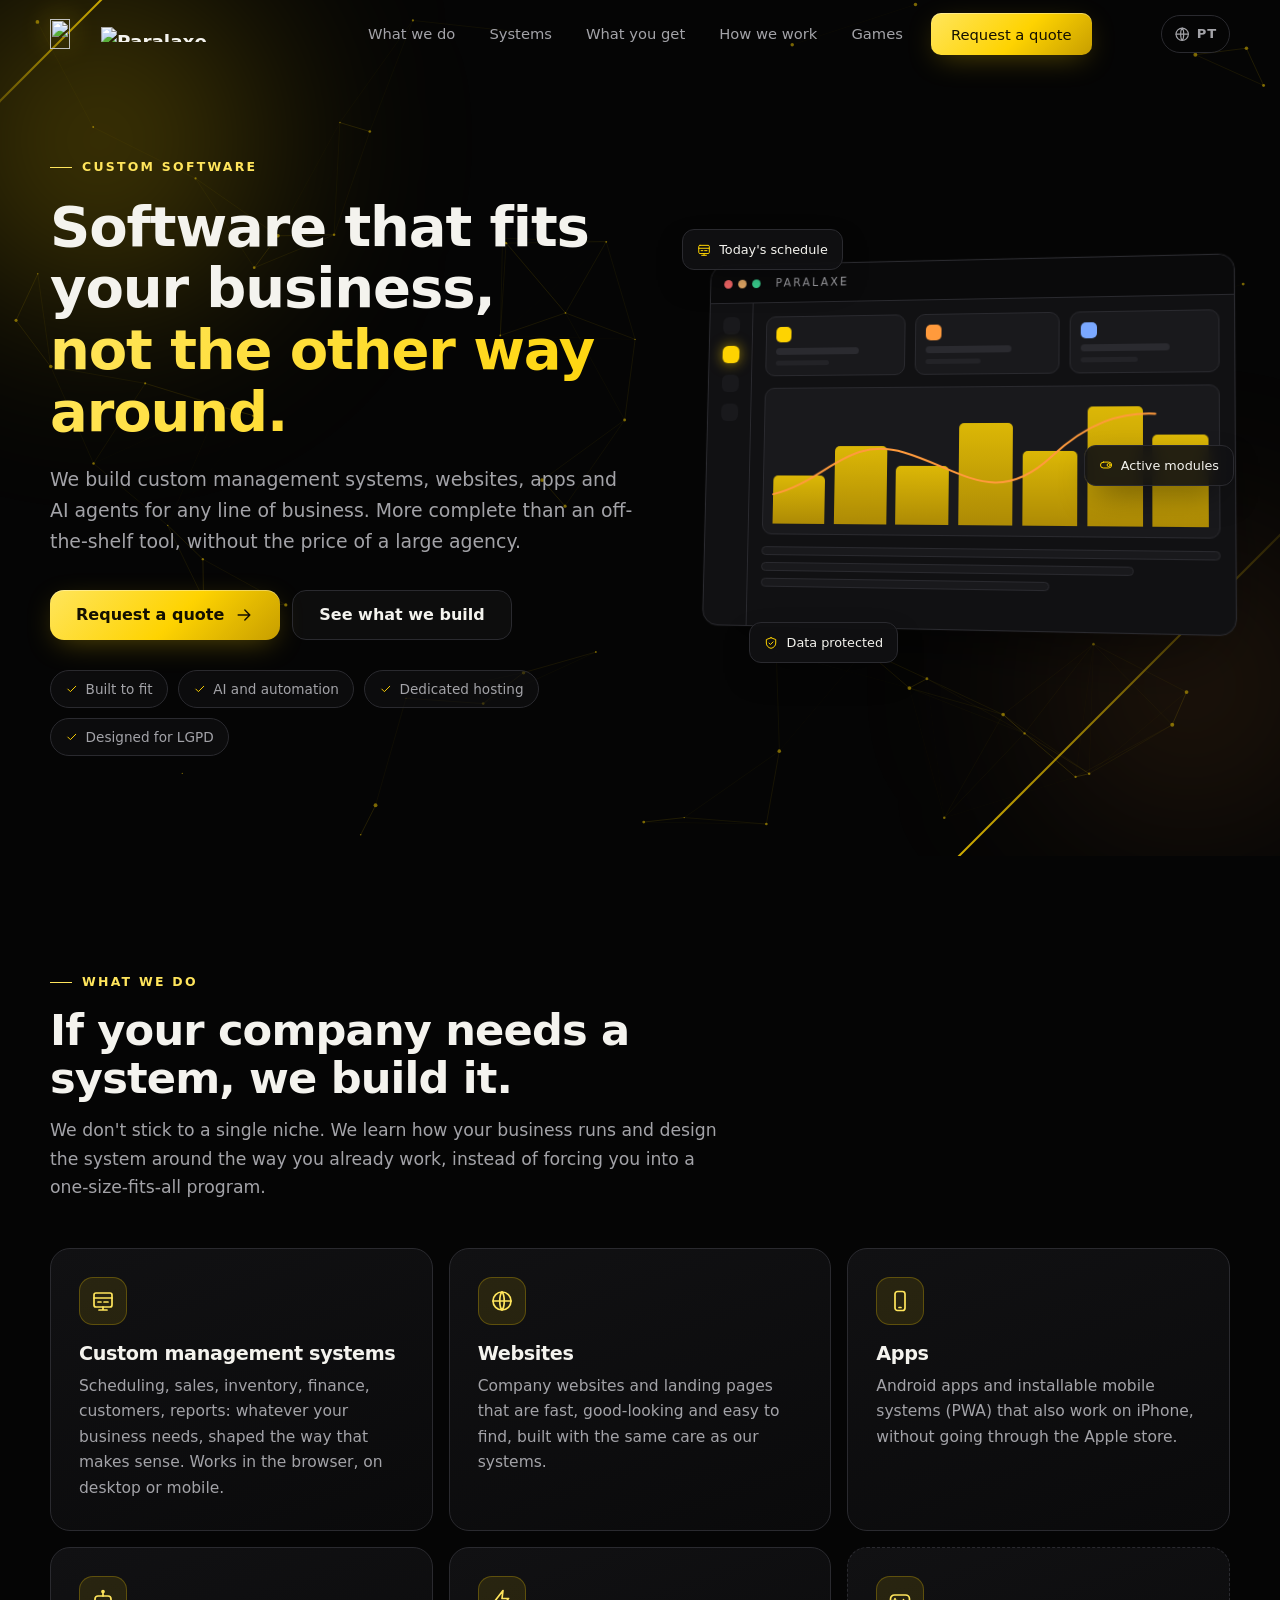
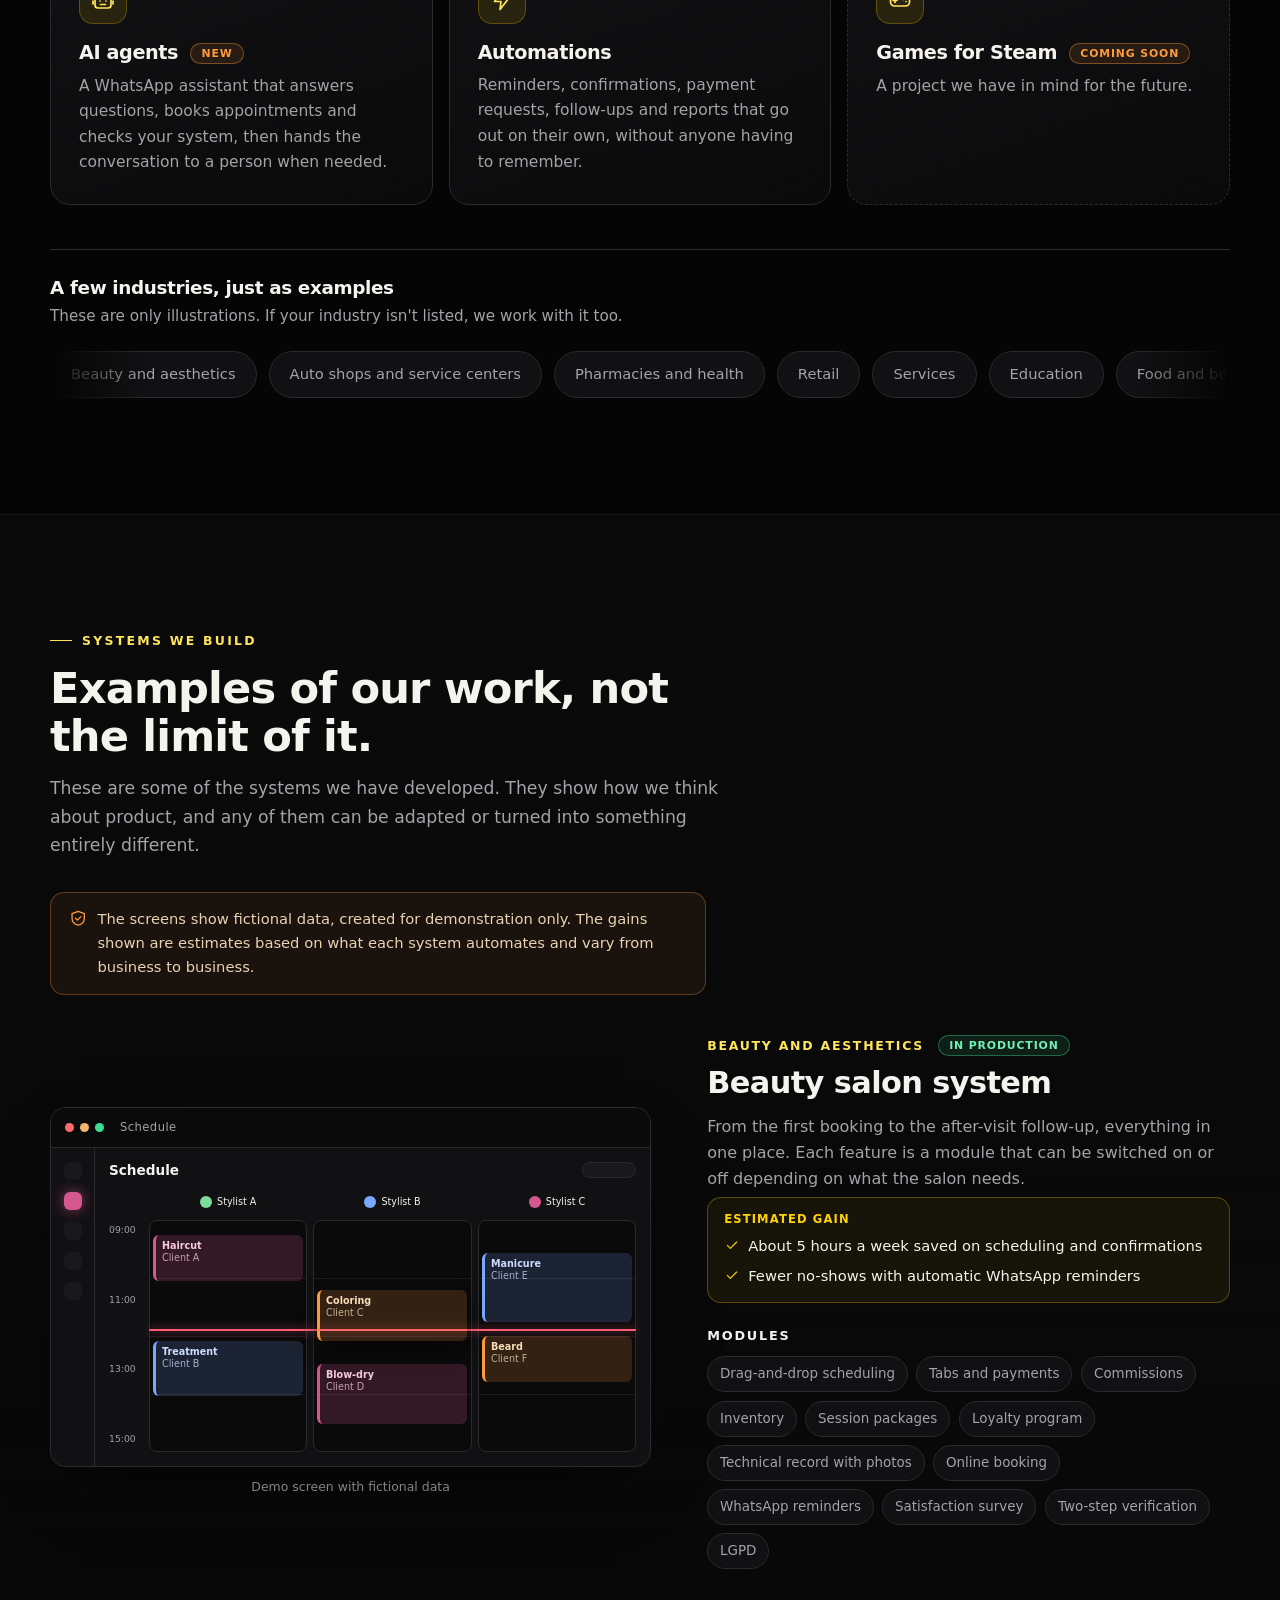
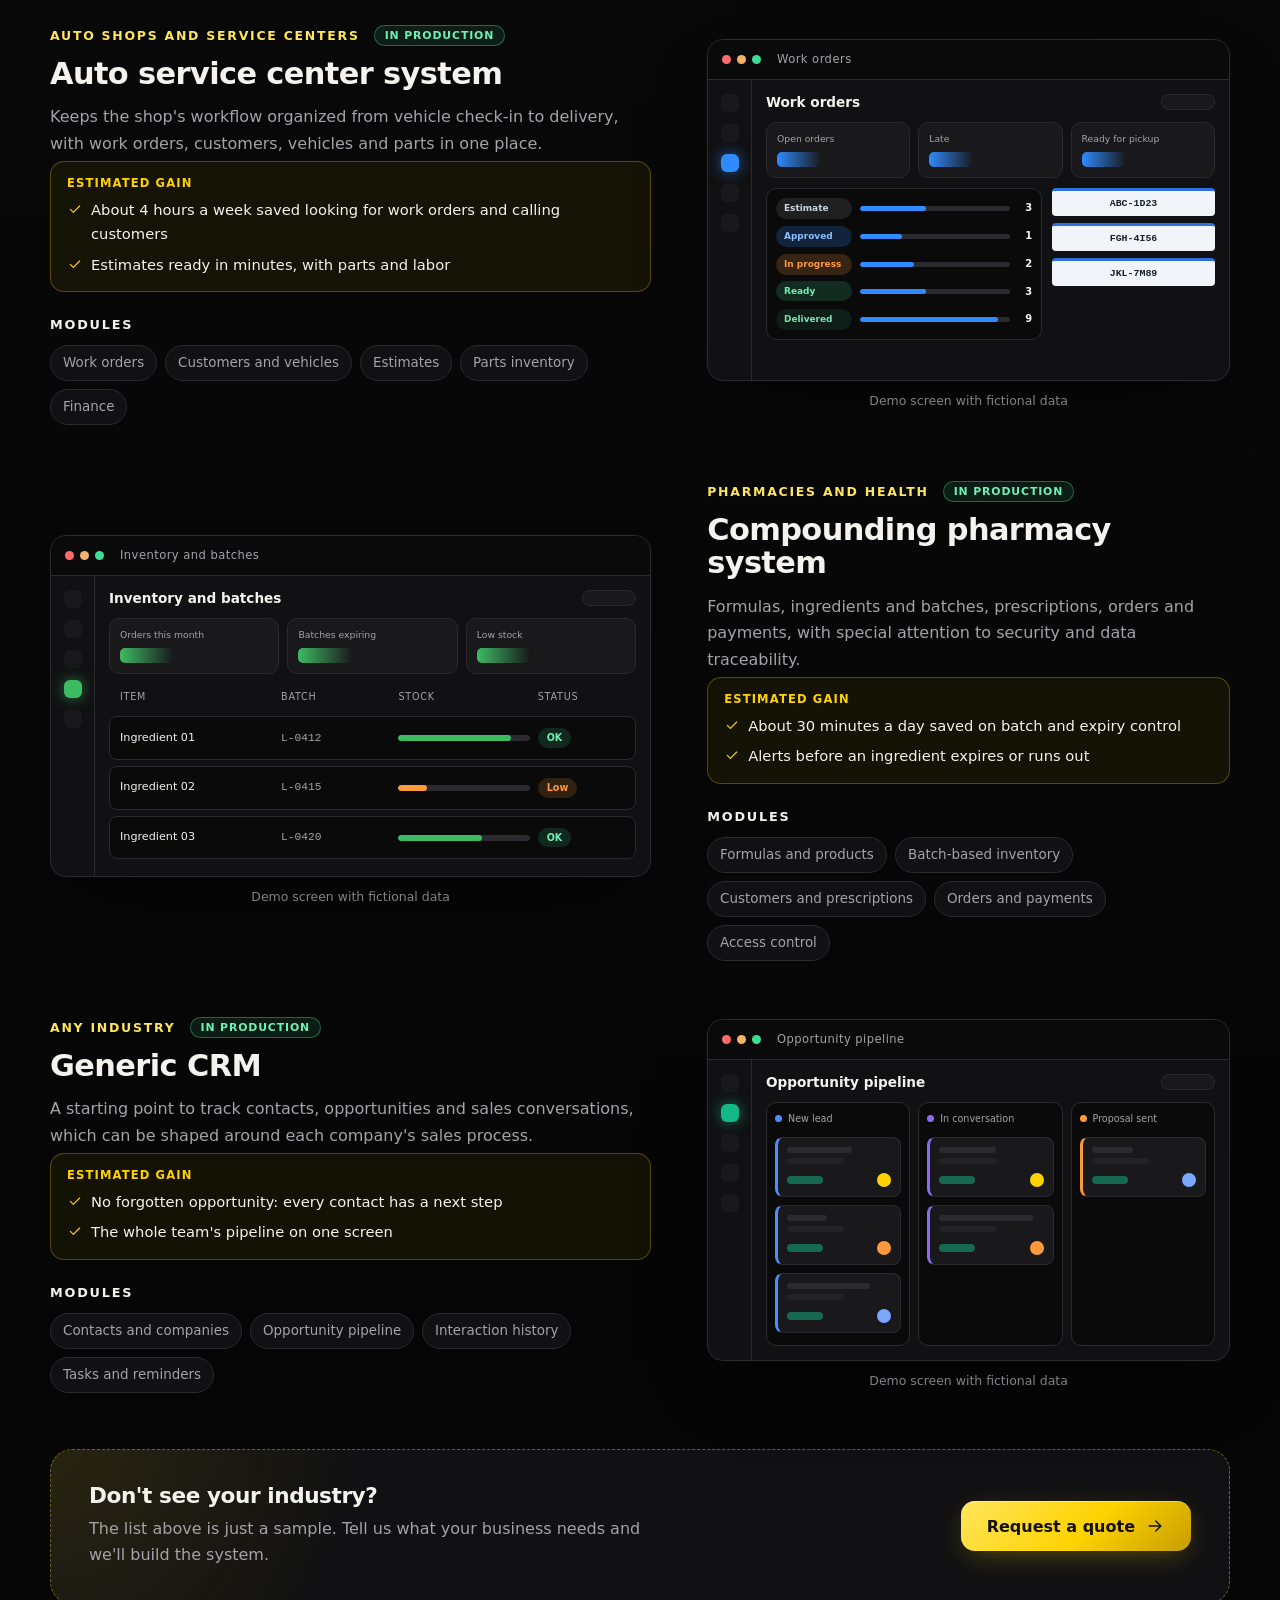
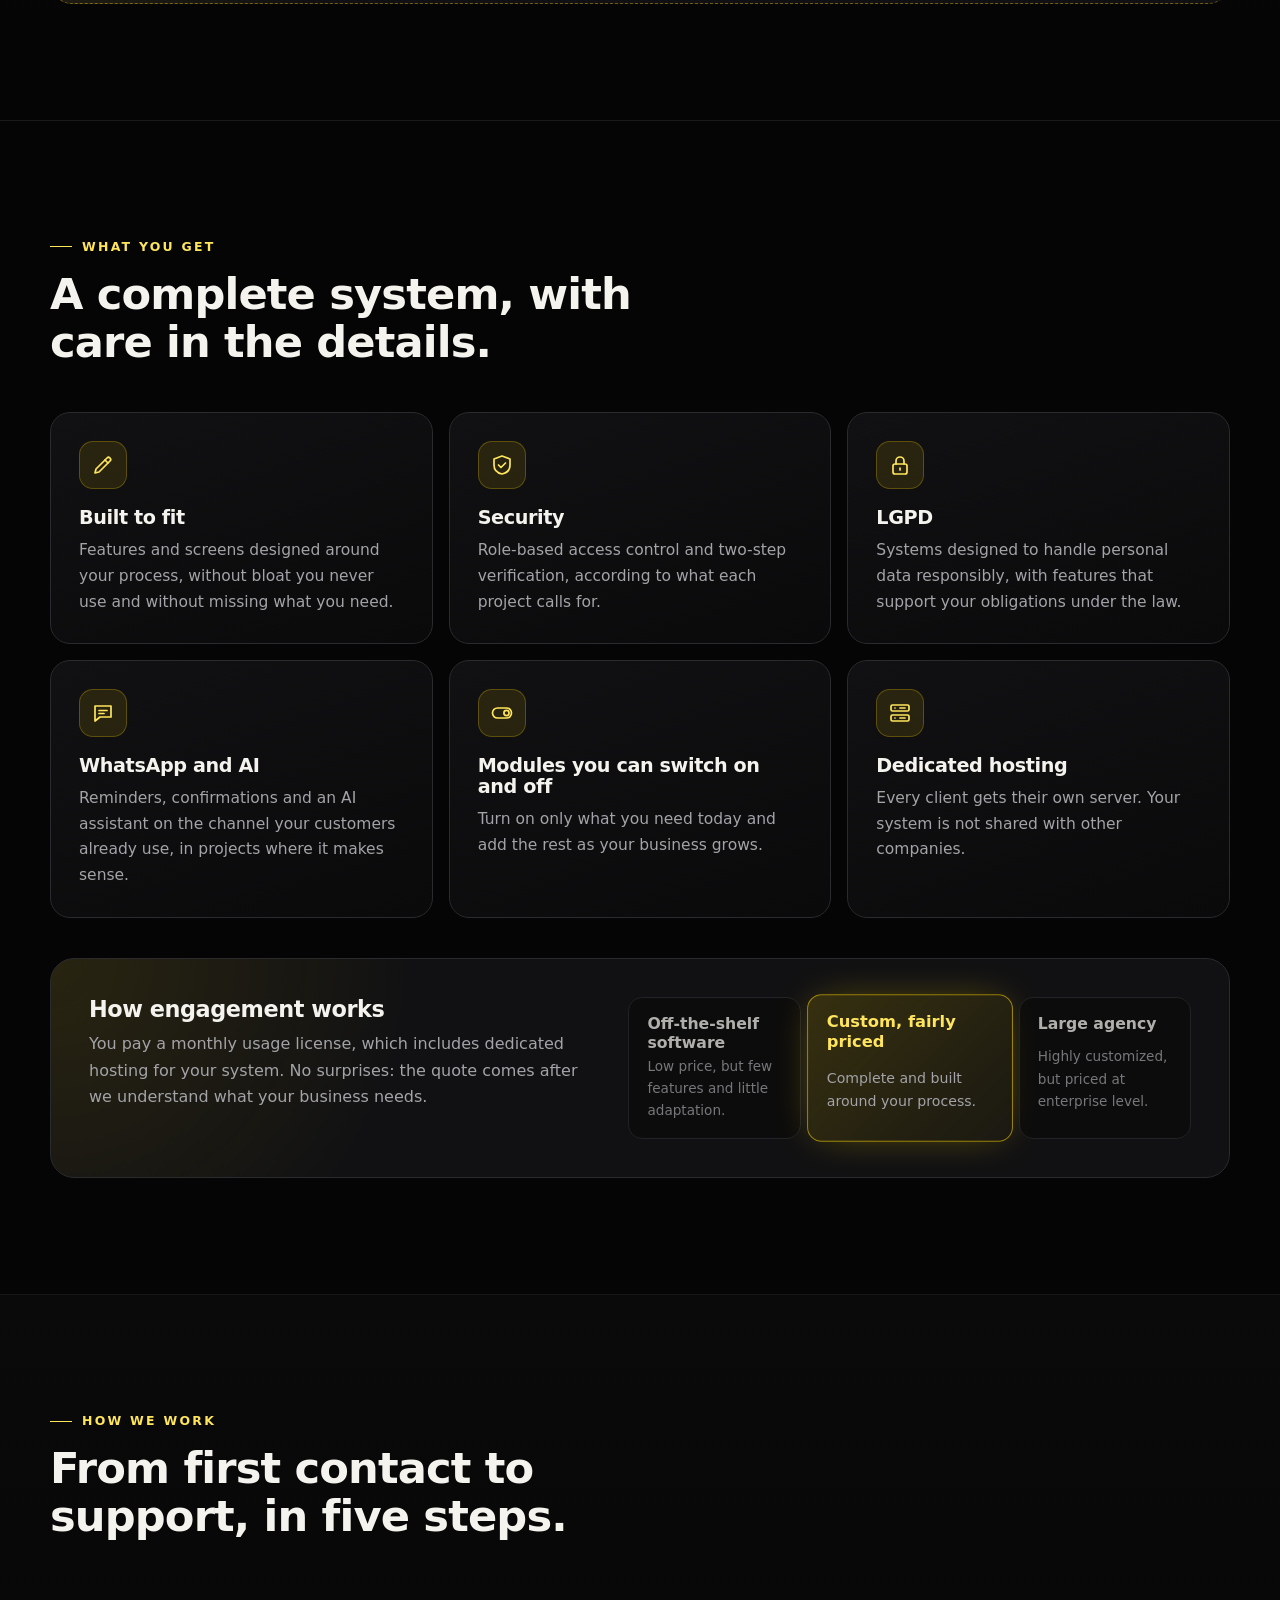
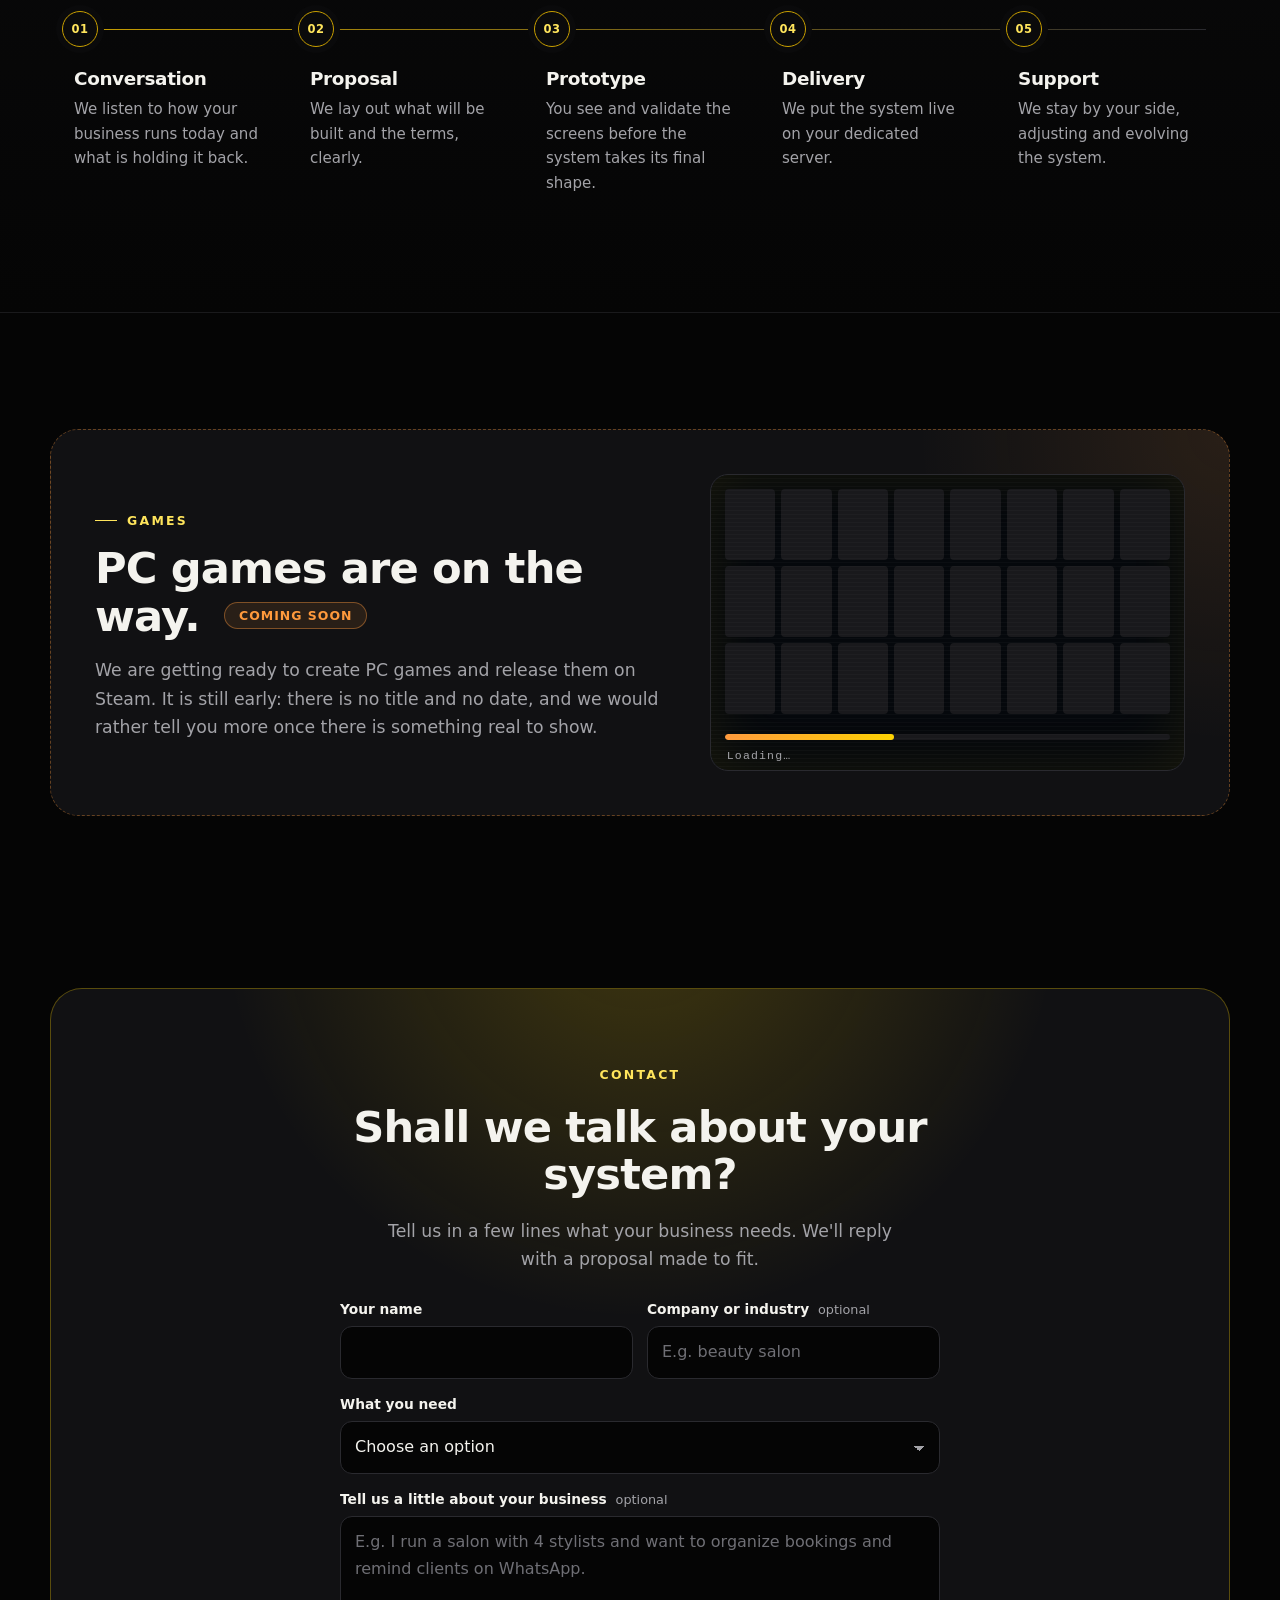
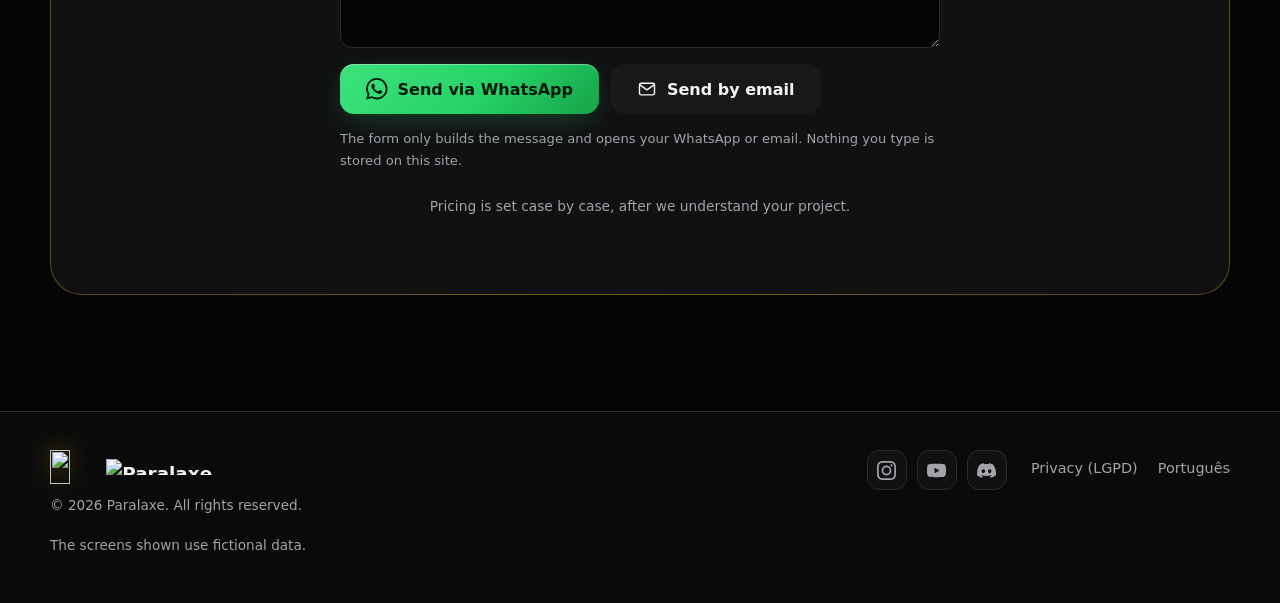
==== docs/index.html @ 44048748 "Site: IA e automação, formulário de contato, ganhos estimados nos cases - Novos cards 'Agentes de IA" ====
<!doctype html>
<html lang="pt-BR">
<head>
<meta charset="utf-8">
<meta name="viewport" content="width=device-width, initial-scale=1">
<title>Paralaxe</title>
<meta name="description" content="Desenvolvemos sistemas de gestão sob medida, sites, aplicativos, agentes de IA e automações para qualquer ramo. Licença mensal, hospedagem dedicada e preço justo.">
<meta name="theme-color" content="#050505">
<link rel="canonical" href="https://paralaxestudio.com.br/pt/">
<link rel="alternate" hreflang="pt-BR" href="https://paralaxestudio.com.br/pt/">
<link rel="alternate" hreflang="en" href="https://paralaxestudio.com.br/en/">
<link rel="alternate" hreflang="x-default" href="https://paralaxestudio.com.br/pt/">
<style>body{margin:0;min-height:100vh;display:grid;place-items:center;background:#050505;color:#f4f3ee;font-family:system-ui,sans-serif}a{color:#ffe55c;margin:0 12px;font-size:1.1rem}</style>
<script>
(function(){
  var lang='pt';
  try{
    var saved=localStorage.getItem('lang');
    if(saved==='pt'||saved==='en'){lang=saved;}
    else{
      var nav=(navigator.languages&&navigator.languages[0])||navigator.language||'';
      lang=nav.toLowerCase().indexOf('pt')===0?'pt':'en';
    }
  }catch(e){}
  location.replace(lang+'/');
})();
</script>
</head>
<body>
<p><a href="pt/">Português</a> · <a href="en/">English</a></p>
</body>
</html>
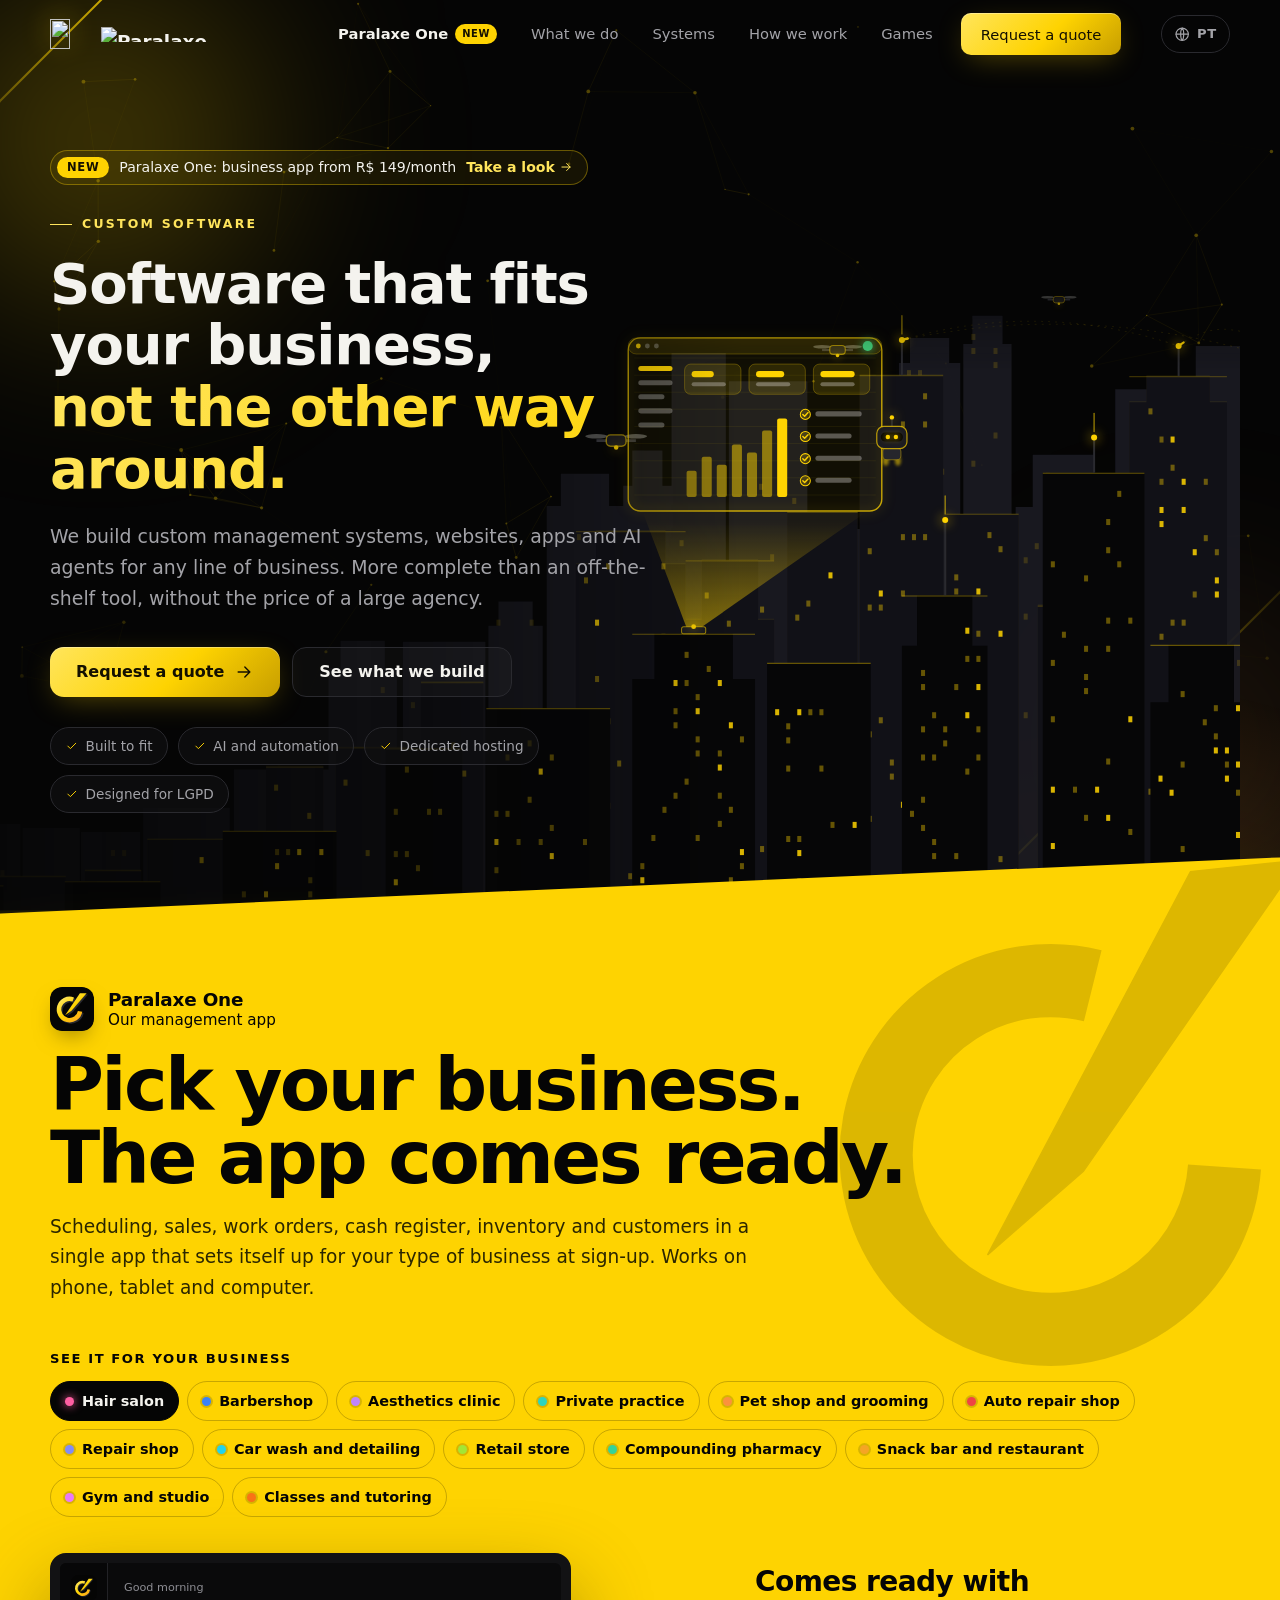
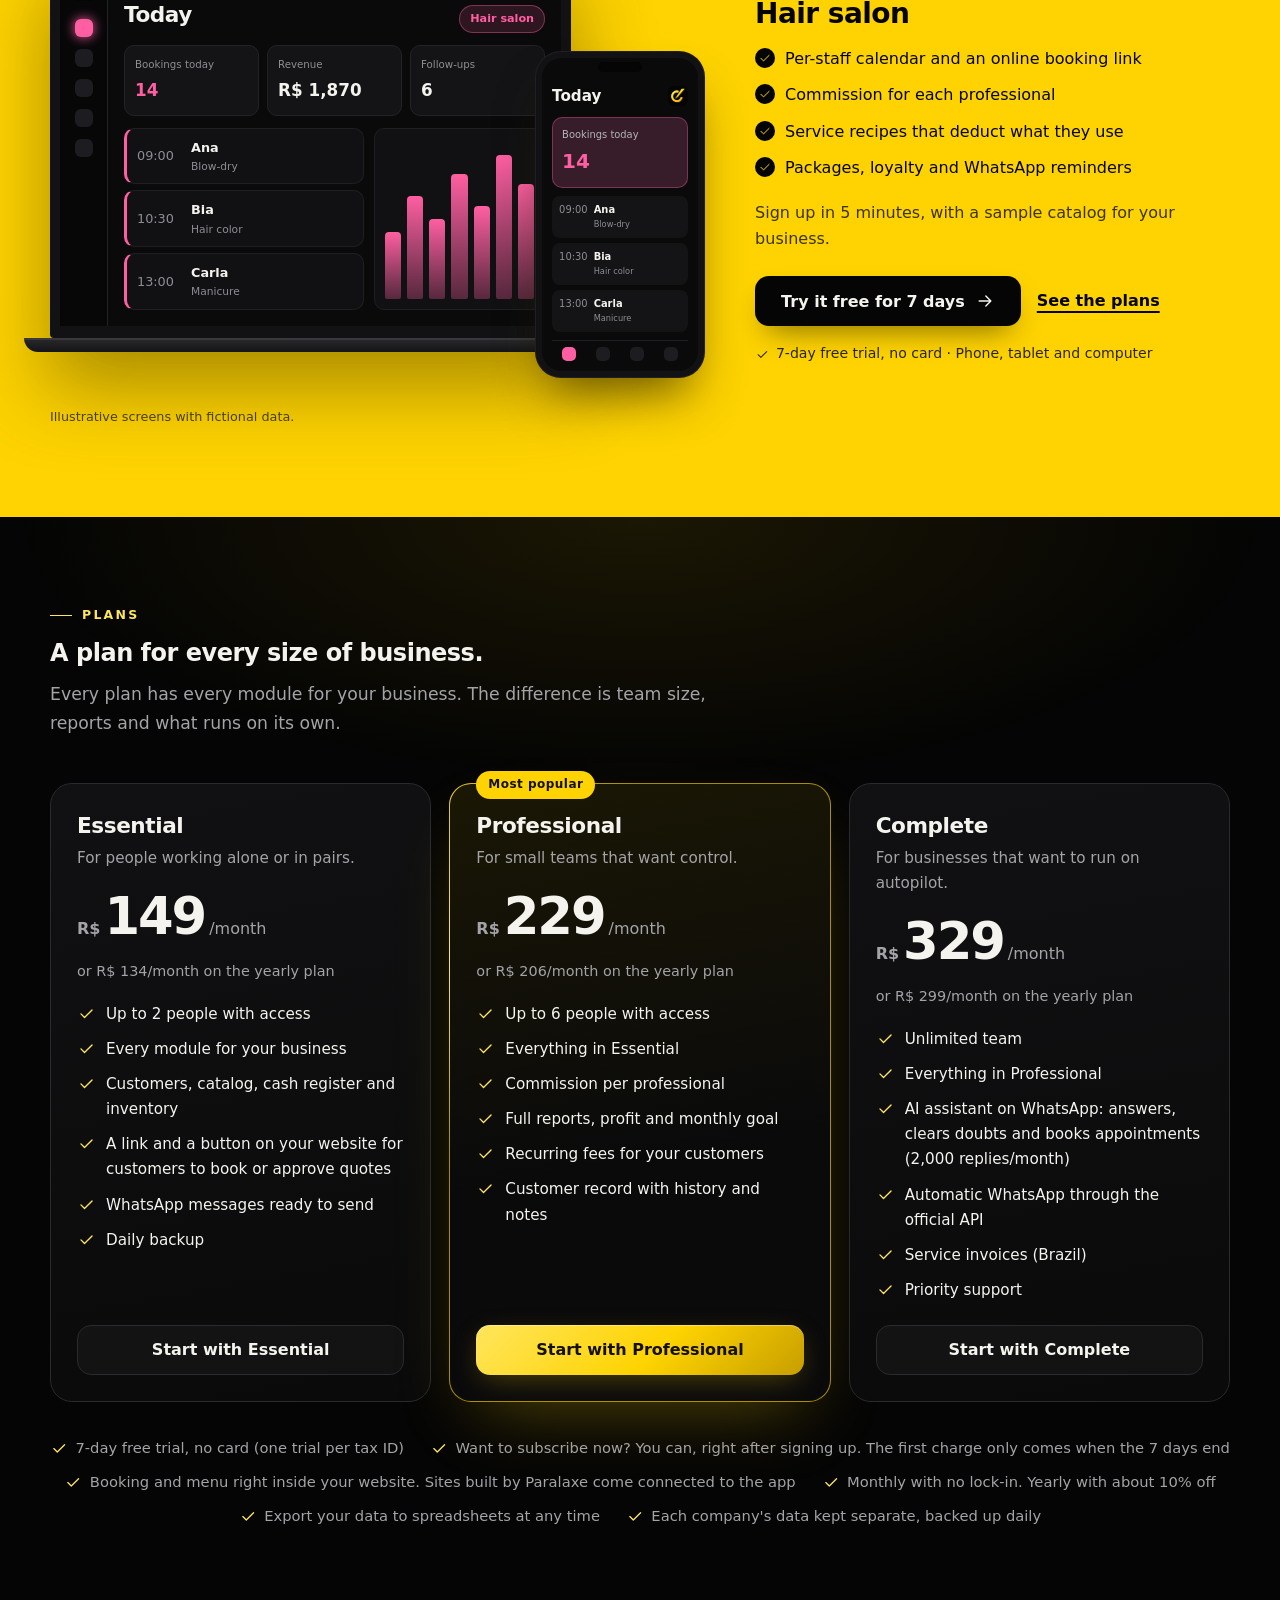
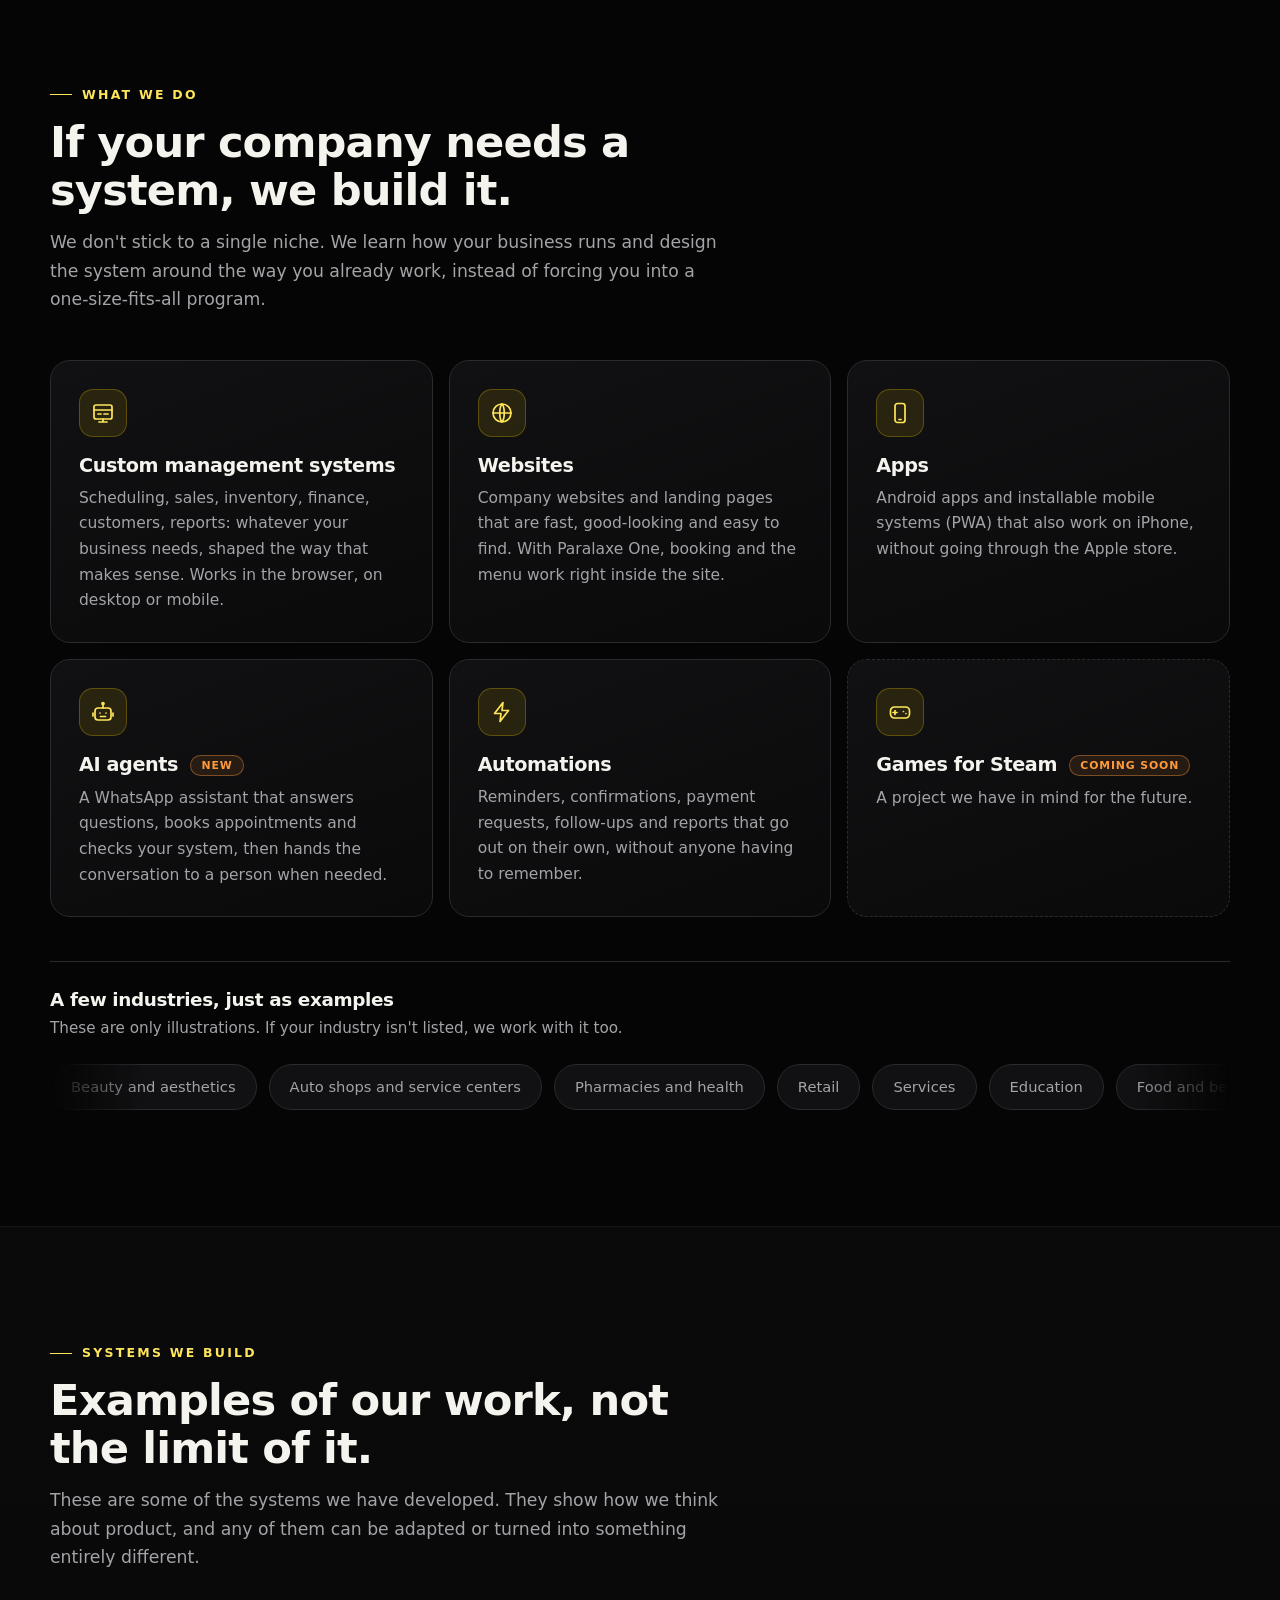
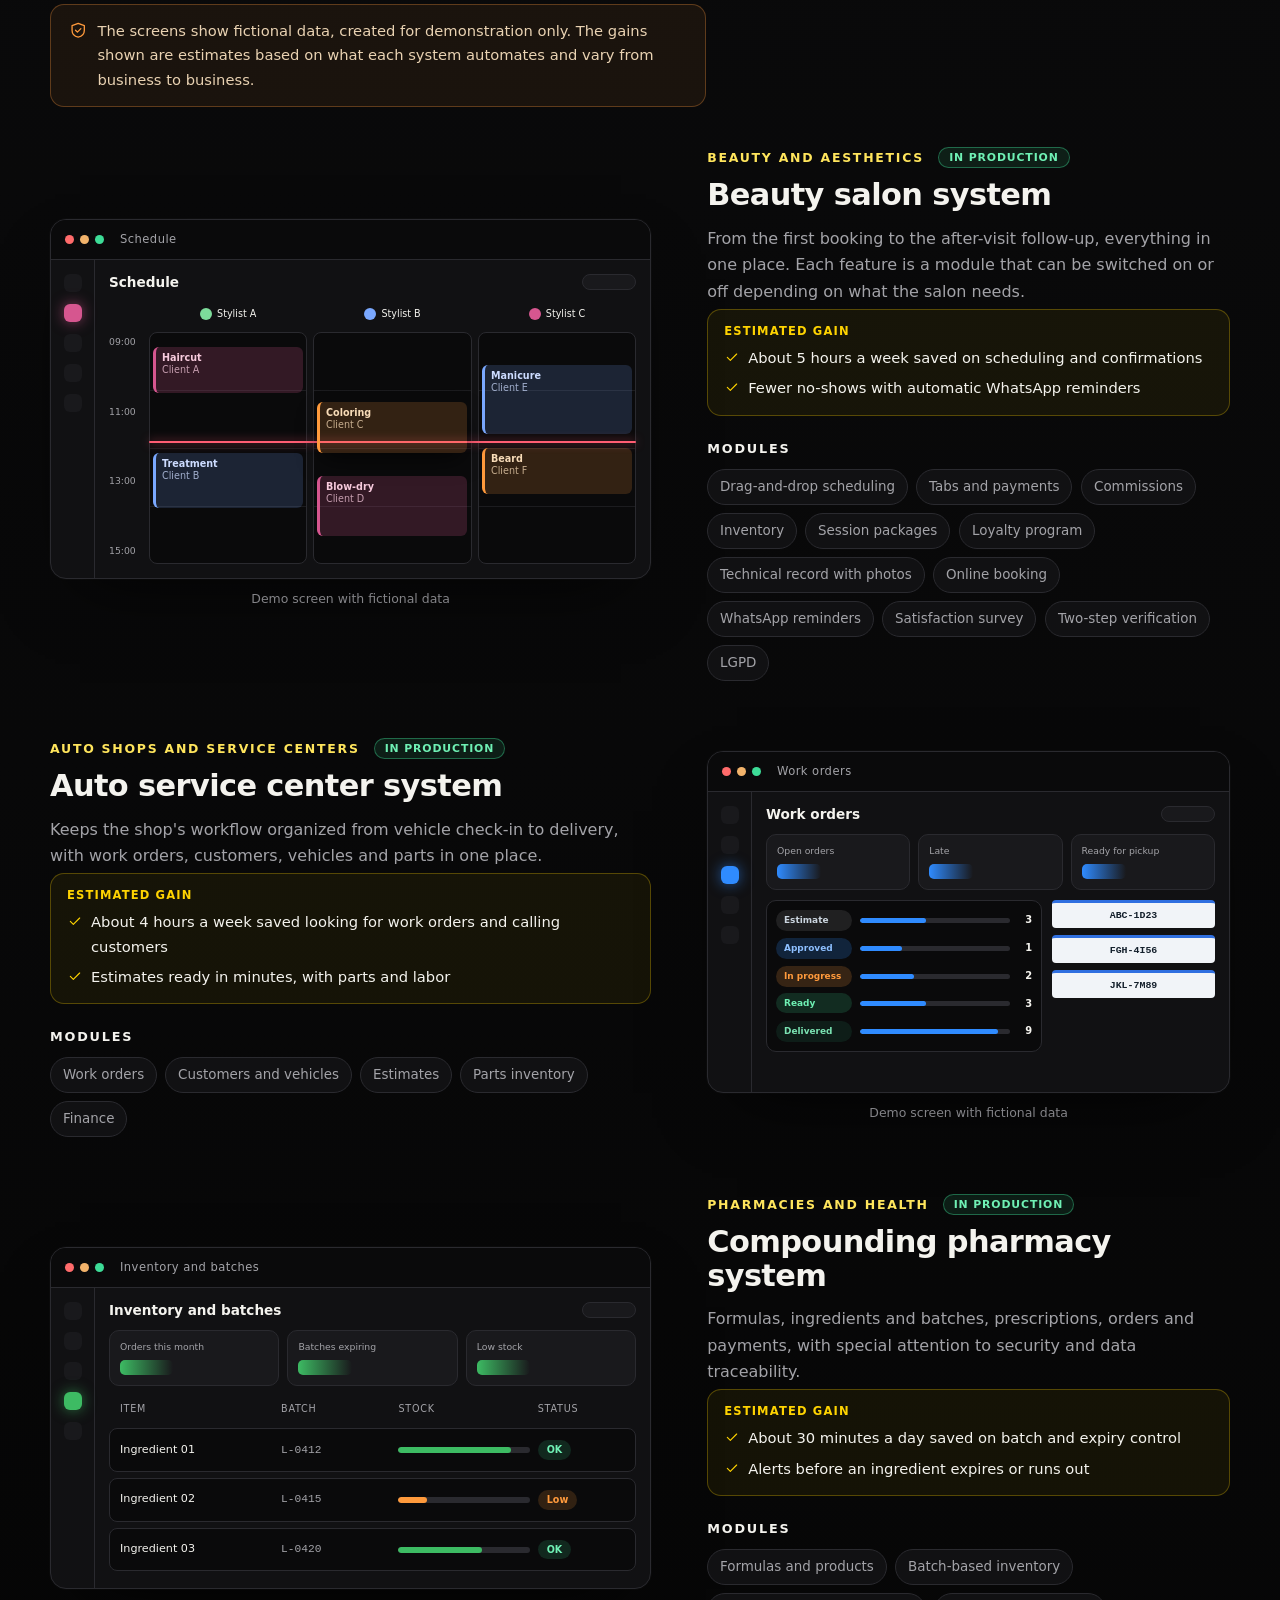
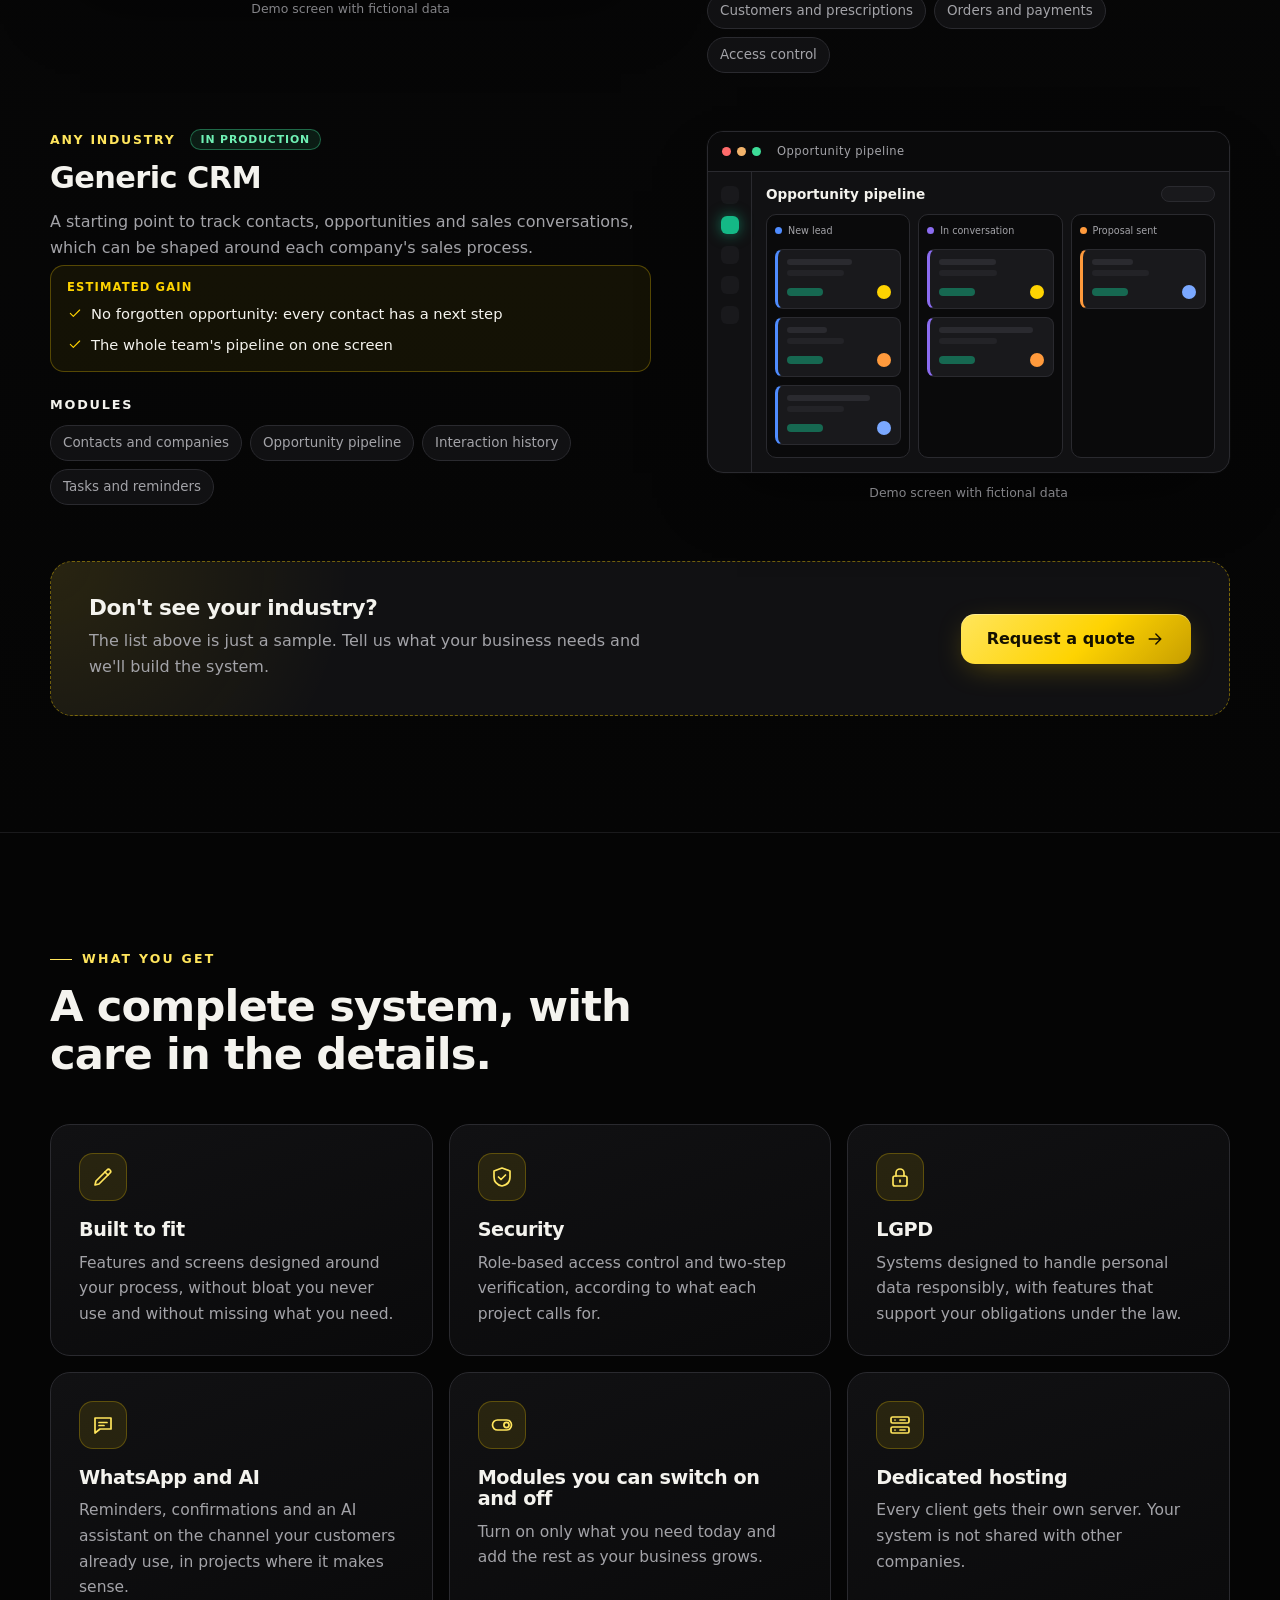
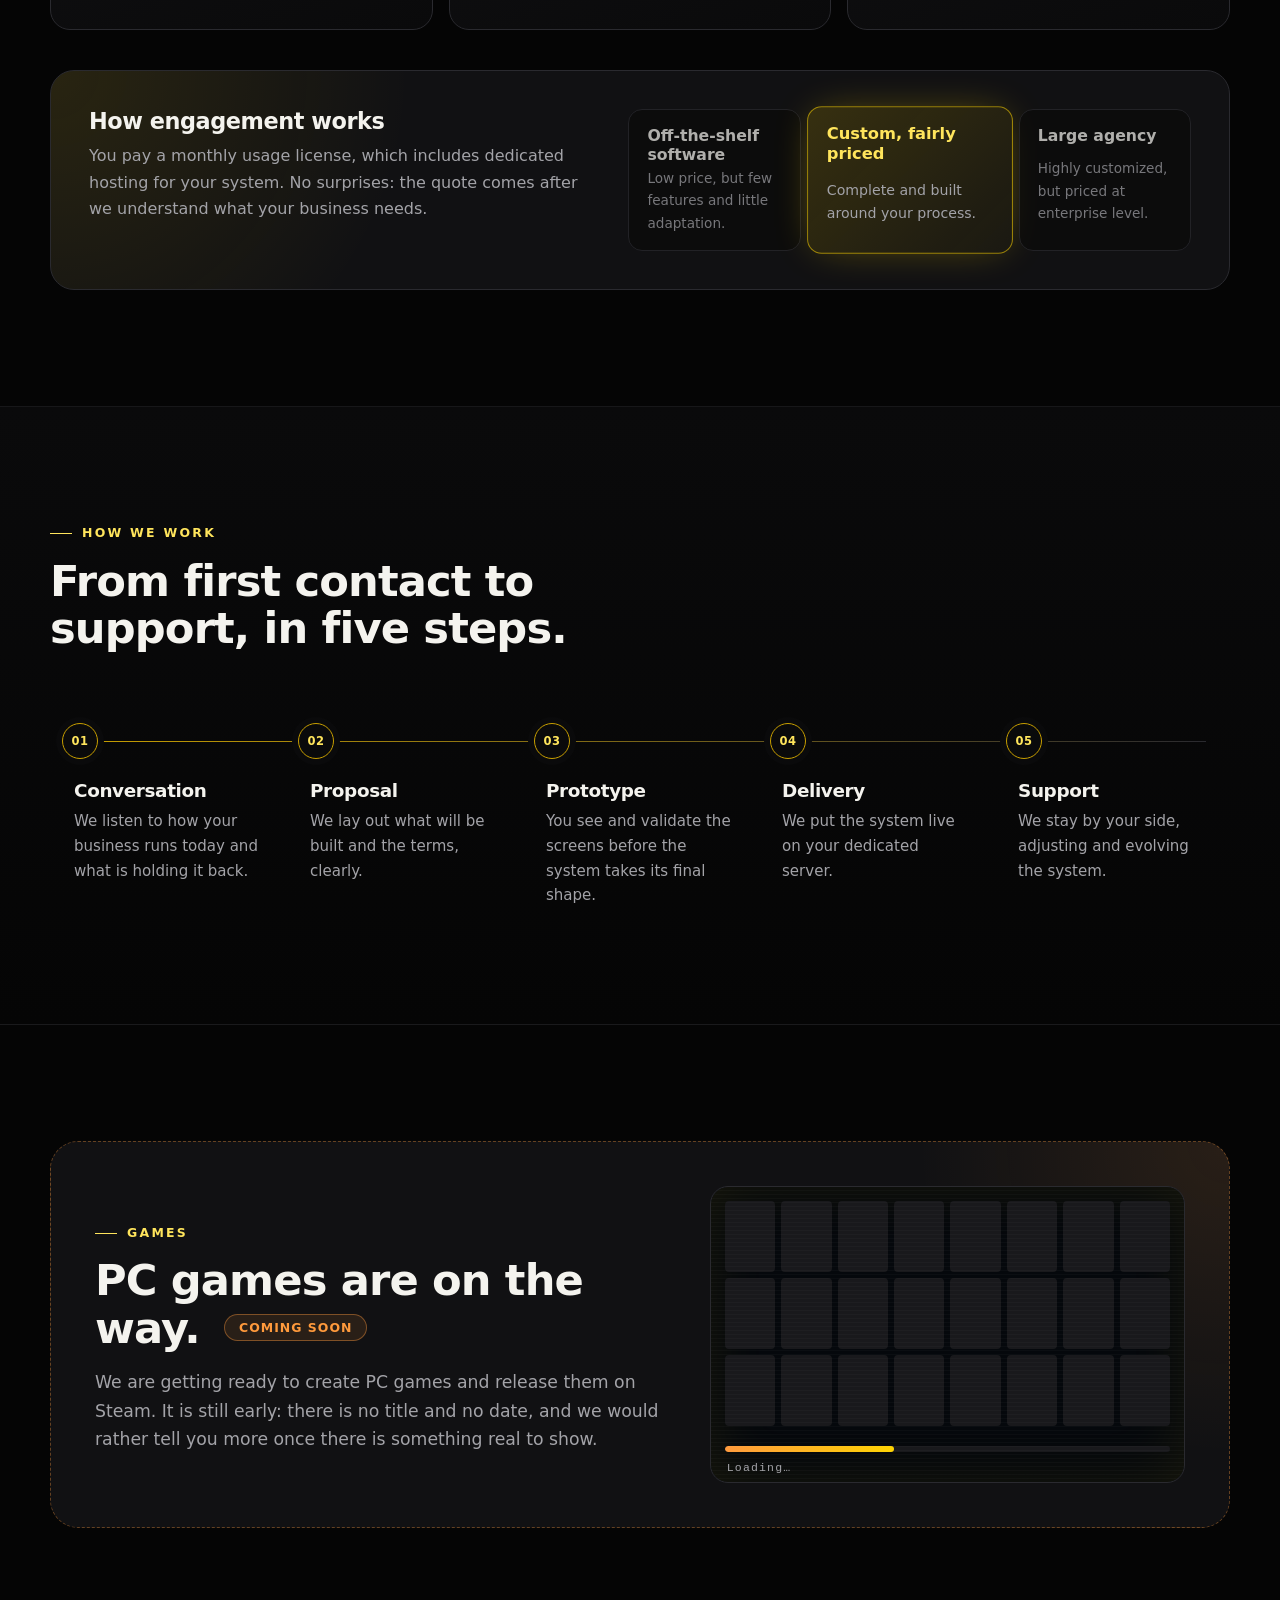
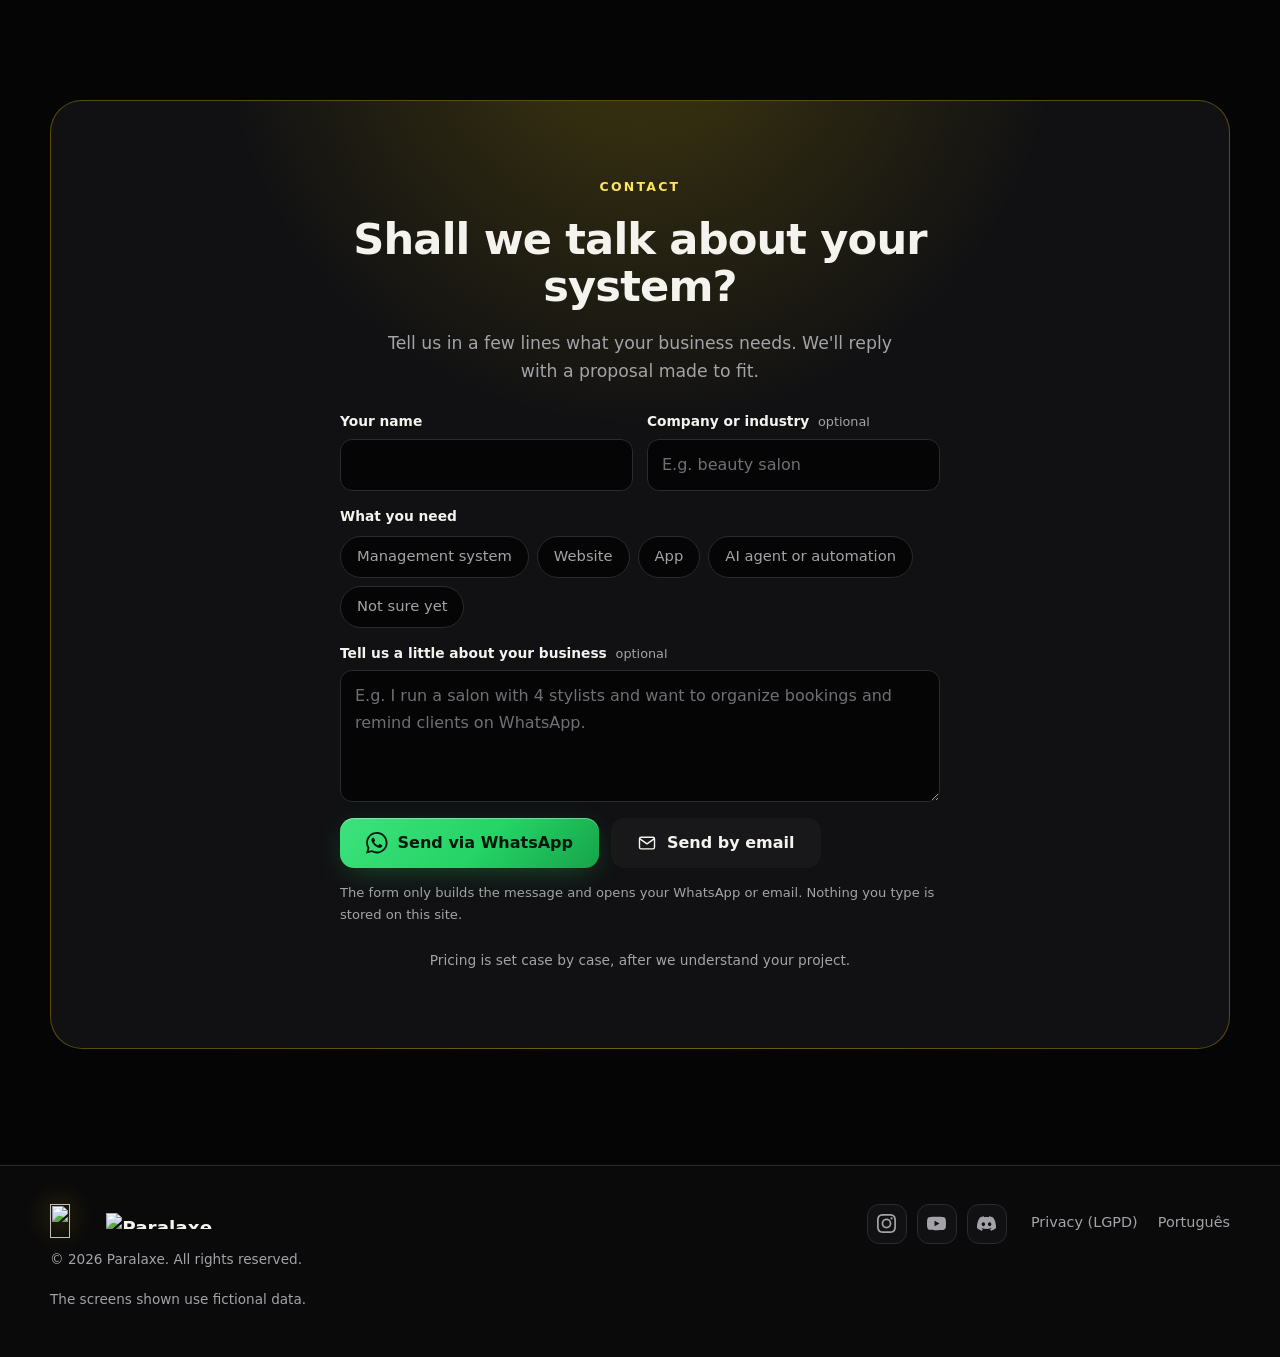
==== commit a77791a8: "Usa o nome Paralaxe Studio no título, no Google e nos dados estruturados Co-Authored-By: Claude Opus" ====
--- a/docs/index.html
+++ b/docs/index.html
@@ -3,7 +3,7 @@
 <head>
 <meta charset="utf-8">
 <meta name="viewport" content="width=device-width, initial-scale=1">
-<title>Paralaxe</title>
+<title>Paralaxe Studio</title>
 <meta name="description" content="Desenvolvemos sistemas de gestão sob medida, sites, aplicativos, agentes de IA e automações para qualquer ramo. Licença mensal, hospedagem dedicada e preço justo.">
 <meta name="theme-color" content="#050505">
 <link rel="canonical" href="https://paralaxestudio.com.br/pt/">
